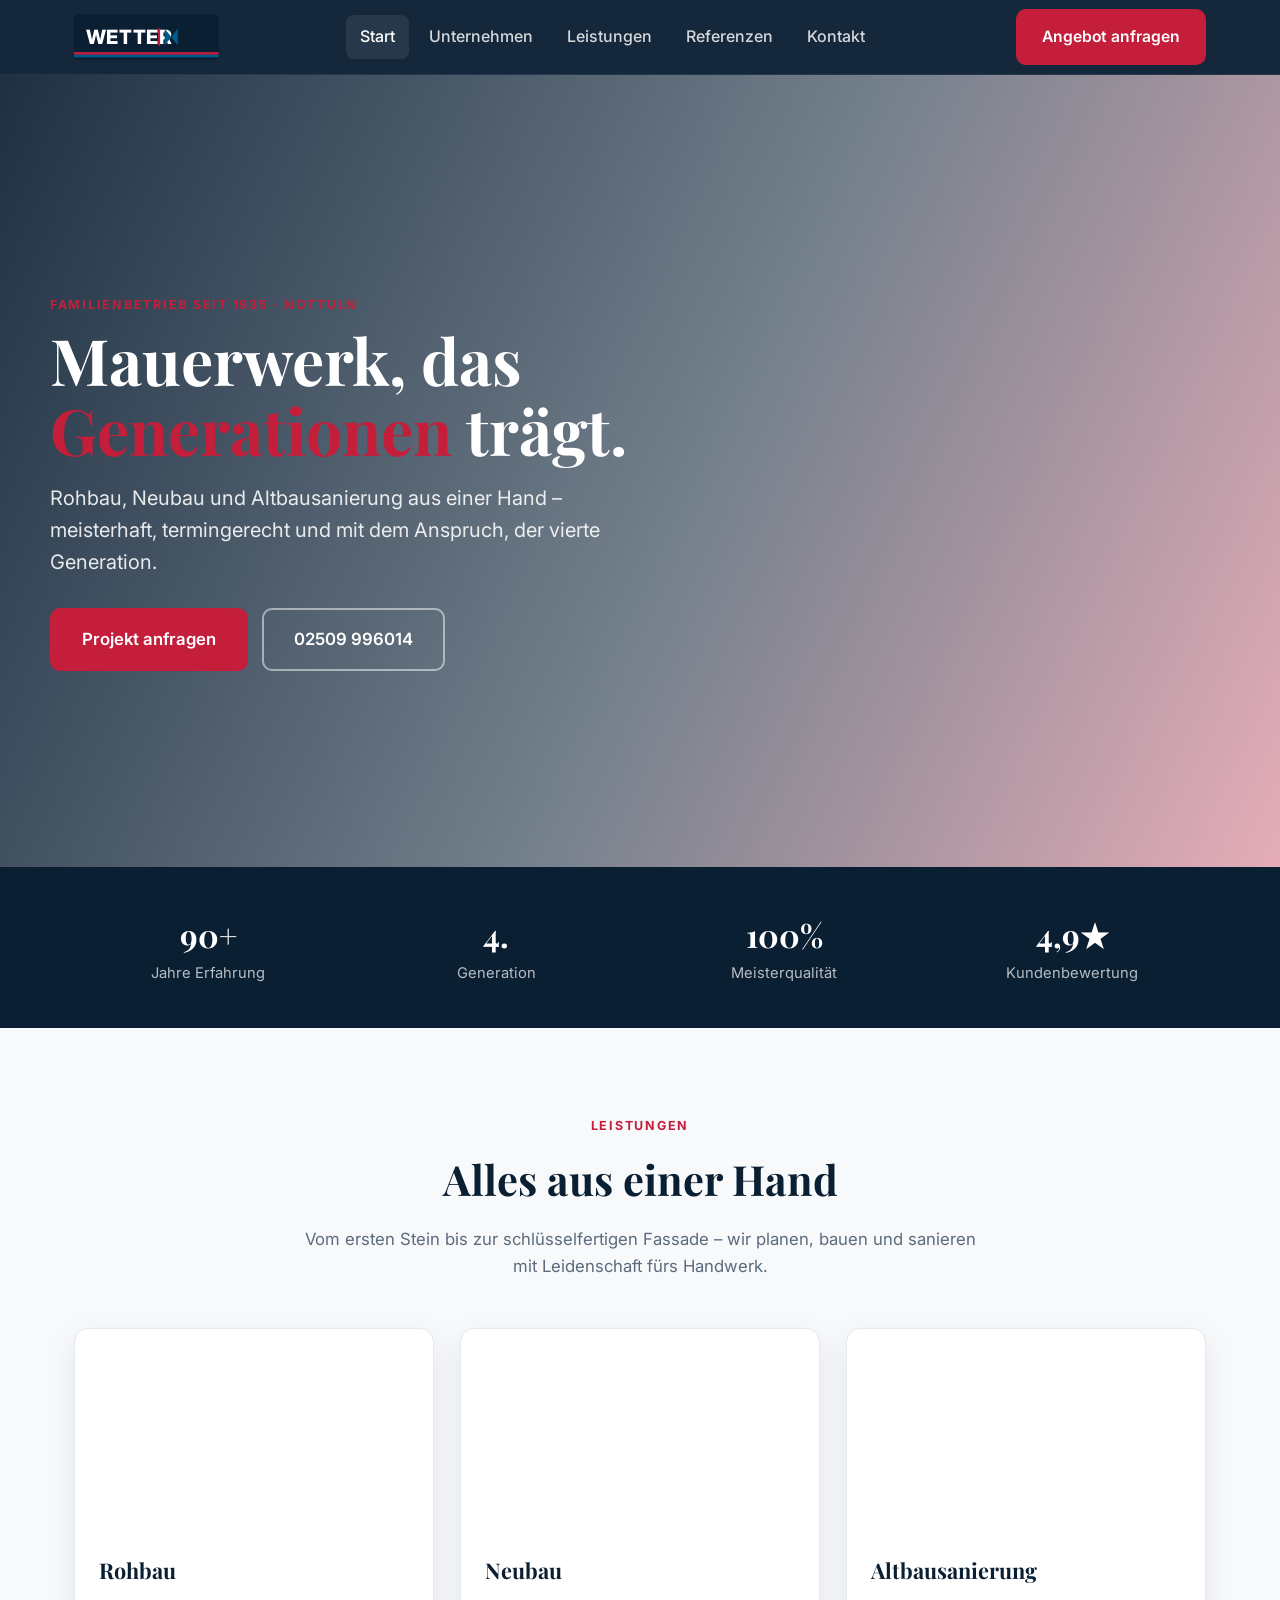
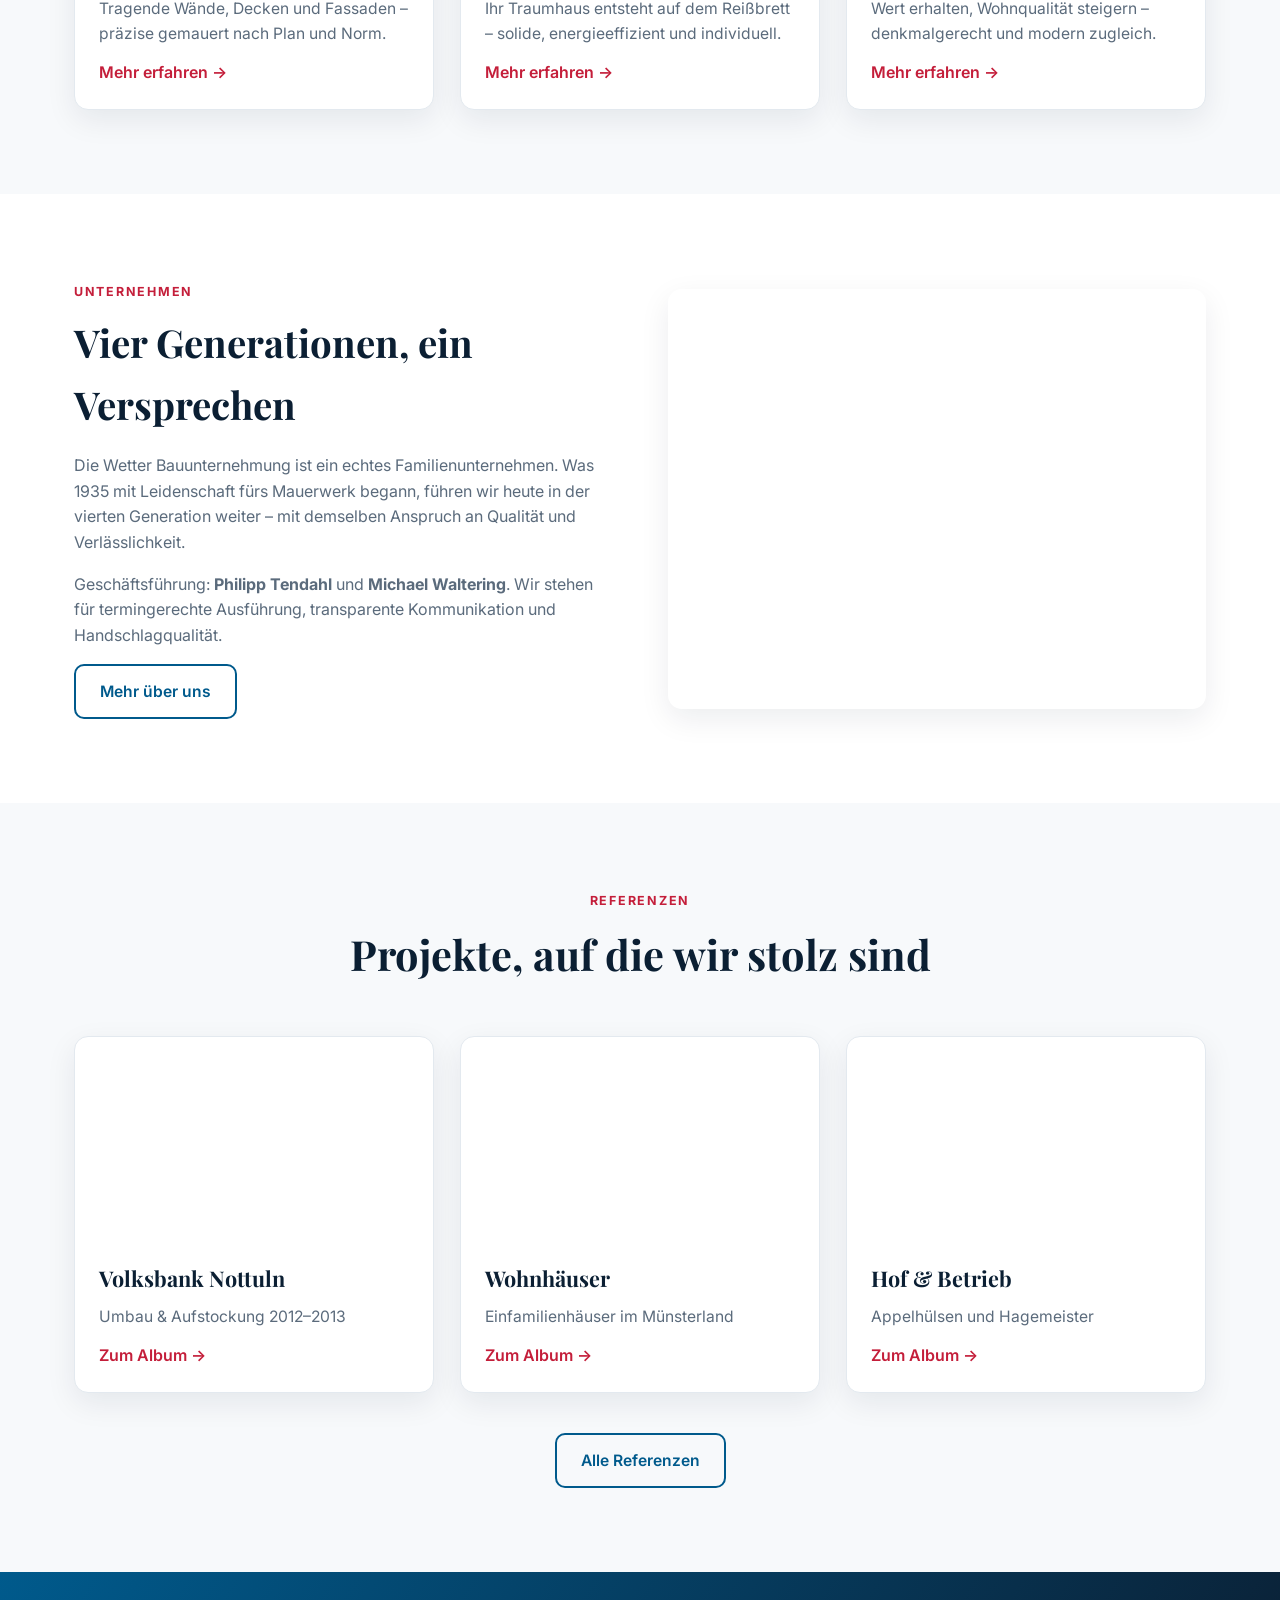
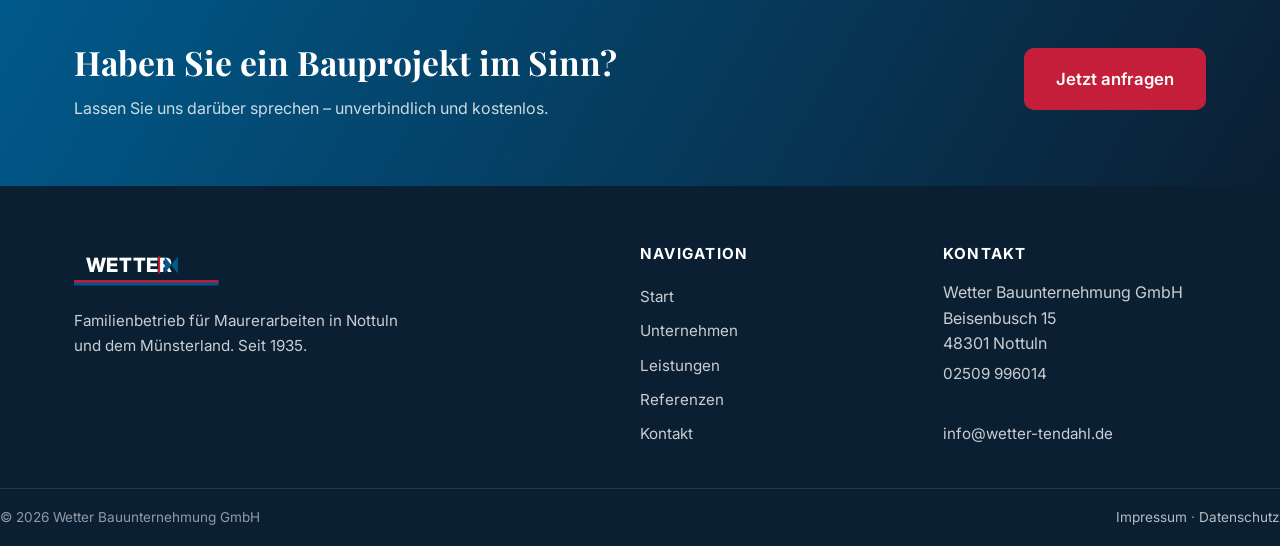
==== index.html @ 47508d9b "Initial commit: complete modern website for Wetter Bauunternehmung" ====
<!DOCTYPE html>
<html lang="de">
<head>
<meta charset="UTF-8">
<meta name="viewport" content="width=device-width, initial-scale=1.0">
<title>Wetter Bauunternehmung GmbH | Rohbau, Neubau & Altbausanierung in Nottuln</title>
<meta name="description" content="Wetter Bauunternehmung GmbH – Familienbetrieb seit 1935 in Nottuln. Meisterhafte Maurerarbeiten: Rohbau, Neubau, Altbausanierung. Jetzt unverbindlich anfragen.">
<meta name="keywords" content="Bauunternehmung Nottuln, Rohbau, Neubau, Altbausanierung, Maurerarbeiten Münsterland, Wetter Tendahl">
<link rel="canonical" href="https://wetter-bau-nottuln.netlify.app/">
<meta property="og:title" content="Wetter Bauunternehmung GmbH | Nottuln">
<meta property="og:description" content="Mauerwerk, das Generationen trägt. Familienbetrieb seit 1935.">
<meta property="og:type" content="website">
<meta property="og:locale" content="de_DE">
<link rel="preconnect" href="https://fonts.googleapis.com">
<link rel="preconnect" href="https://fonts.gstatic.com" crossorigin>
<link href="https://fonts.googleapis.com/css2?family=Inter:wght@400;500;600;700;800&family=Playfair+Display:wght@600;700&display=swap" rel="stylesheet">
<link rel="stylesheet" href="css/style.css">
</head>
<body>

<header class="site-header" id="header">
  <div class="container header-inner">
    <a href="index.html" class="brand" aria-label="Wetter Bauunternehmung Startseite">
      <svg class="brand-logo" viewBox="0 0 220 70" role="img" aria-label="Wetter Logo">
        <rect x="0" y="0" width="220" height="70" rx="6" fill="#0b1f33"/>
        <text x="18" y="46" font-family="Inter, Arial, sans-serif" font-size="30" font-weight="800" fill="#ffffff" letter-spacing="1">WETTER</text>
        <rect x="128" y="22" width="3" height="26" fill="#C41E3A"/>
        <path d="M138 22 L138 48 L158 22 L158 48 Z" fill="#005A8C"/>
        <rect x="0" y="58" width="220" height="4" fill="#C41E3A"/>
        <rect x="0" y="62" width="220" height="4" fill="#005A8C"/>
      </svg>
    </a>
    <nav class="nav-desktop" aria-label="Hauptnavigation">
      <a href="index.html" class="nav-link active">Start</a>
      <a href="unternehmen.html" class="nav-link">Unternehmen</a>
      <a href="leistungen.html" class="nav-link">Leistungen</a>
      <a href="referenzen.html" class="nav-link">Referenzen</a>
      <a href="kontakt.html" class="nav-link">Kontakt</a>
    </nav>
    <a href="kontakt.html" class="btn btn-primary header-cta">Angebot anfragen</a>
    <button class="nav-toggle" id="navToggle" aria-label="Menü öffnen" aria-expanded="false">
      <span></span><span></span><span></span>
    </button>
  </div>
  <div class="mobile-menu" id="mobileMenu">
    <a href="index.html">Start</a>
    <a href="unternehmen.html">Unternehmen</a>
    <a href="leistungen.html">Leistungen</a>
    <a href="referenzen.html">Referenzen</a>
    <a href="kontakt.html">Kontakt</a>
    <a href="tel:+492509996014" class="btn btn-primary">Jetzt anrufen</a>
  </div>
</header>

<main>
  <section class="hero">
    <div class="hero-bg" style="background-image:url('https://images.unsplash.com/photo-1503387762-592deb58ef4e?auto=format&fit=crop&w=1920&q=80')"></div>
    <div class="hero-overlay"></div>
    <div class="container hero-content">
      <span class="eyebrow">Familienbetrieb seit 1935 · Nottuln</span>
      <h1>Mauerwerk, das <em>Generationen</em> trägt.</h1>
      <p class="hero-sub">Rohbau, Neubau und Altbausanierung aus einer Hand – meisterhaft, termingerecht und mit dem Anspruch, der vierte Generation.</p>
      <div class="hero-actions">
        <a href="kontakt.html" class="btn btn-primary btn-lg">Projekt anfragen</a>
        <a href="tel:+492509996014" class="btn btn-ghost btn-lg">02509 996014</a>
      </div>
    </div>
  </section>

  <section class="section trust">
    <div class="container trust-grid">
      <div class="trust-item"><strong>90+</strong><span>Jahre Erfahrung</span></div>
      <div class="trust-item"><strong>4.</strong><span>Generation</span></div>
      <div class="trust-item"><strong>100%</strong><span>Meisterqualität</span></div>
      <div class="trust-item"><strong>4,9★</strong><span>Kundenbewertung</span></div>
    </div>
  </section>

  <section class="section">
    <div class="container">
      <div class="section-head">
        <span class="eyebrow">Leistungen</span>
        <h2>Alles aus einer Hand</h2>
        <p>Vom ersten Stein bis zur schlüsselfertigen Fassade – wir planen, bauen und sanieren mit Leidenschaft fürs Handwerk.</p>
      </div>
      <div class="cards-3">
        <article class="card">
          <div class="card-img" style="background-image:url('https://images.unsplash.com/photo-1581094794329-c8112a89af12?auto=format&fit=crop&w=800&q=80')"></div>
          <div class="card-body">
            <h3>Rohbau</h3>
            <p>Tragende Wände, Decken und Fassaden – präzise gemauert nach Plan und Norm.</p>
            <a href="leistungen.html#rohbau" class="text-link">Mehr erfahren →</a>
          </div>
        </article>
        <article class="card">
          <div class="card-img" style="background-image:url('https://images.unsplash.com/photo-1503387762-592deb58ef4e?auto=format&fit=crop&w=800&q=80')"></div>
          <div class="card-body">
            <h3>Neubau</h3>
            <p>Ihr Traumhaus entsteht auf dem Reißbrett – solide, energieeffizient und individuell.</p>
            <a href="leistungen.html#neubau" class="text-link">Mehr erfahren →</a>
          </div>
        </article>
        <article class="card">
          <div class="card-img" style="background-image:url('https://images.unsplash.com/photo-1486406146926-c627a92ad1ab?auto=format&fit=crop&w=800&q=80')"></div>
          <div class="card-body">
            <h3>Altbausanierung</h3>
            <p>Wert erhalten, Wohnqualität steigern – denkmalgerecht und modern zugleich.</p>
            <a href="leistungen.html#sanierung" class="text-link">Mehr erfahren →</a>
          </div>
        </article>
      </div>
    </div>
  </section>

  <section class="section section-alt">
    <div class="container split">
      <div class="split-text">
        <span class="eyebrow">Unternehmen</span>
        <h2>Vier Generationen, ein Versprechen</h2>
        <p>Die Wetter Bauunternehmung ist ein echtes Familienunternehmen. Was 1935 mit Leidenschaft fürs Mauerwerk begann, führen wir heute in der vierten Generation weiter – mit demselben Anspruch an Qualität und Verlässlichkeit.</p>
        <p>Geschäftsführung: <strong>Philipp Tendahl</strong> und <strong>Michael Waltering</strong>. Wir stehen für termingerechte Ausführung, transparente Kommunikation und Handschlagqualität.</p>
        <a href="unternehmen.html" class="btn btn-secondary">Mehr über uns</a>
      </div>
      <div class="split-media" style="background-image:url('https://images.unsplash.com/photo-1504307651254-35680f356dfd?auto=format&fit=crop&w=900&q=80')"></div>
    </div>
  </section>

  <section class="section">
    <div class="container">
      <div class="section-head">
        <span class="eyebrow">Referenzen</span>
        <h2>Projekte, auf die wir stolz sind</h2>
      </div>
      <div class="cards-3">
        <article class="card ref-card">
          <div class="card-img" style="background-image:url('https://images.unsplash.com/photo-1486406146926-c627a92ad1ab?auto=format&fit=crop&w=800&q=80')"></div>
          <div class="card-body"><h3>Volksbank Nottuln</h3><p>Umbau & Aufstockung 2012–2013</p><a href="referenzen.html#volksbank" class="text-link">Zum Album →</a></div>
        </article>
        <article class="card ref-card">
          <div class="card-img" style="background-image:url('https://images.unsplash.com/photo-1568605114967-8130f3a36994?auto=format&fit=crop&w=800&q=80')"></div>
          <div class="card-body"><h3>Wohnhäuser</h3><p>Einfamilienhäuser im Münsterland</p><a href="referenzen.html#wohnungsbau" class="text-link">Zum Album →</a></div>
        </article>
        <article class="card ref-card">
          <div class="card-img" style="background-image:url('https://images.unsplash.com/photo-1541888946425-d81bb19240f5?auto=format&fit=crop&w=800&q=80')"></div>
          <div class="card-body"><h3>Hof & Betrieb</h3><p>Appelhülsen und Hagemeister</p><a href="referenzen.html#hof" class="text-link">Zum Album →</a></div>
        </article>
      </div>
      <div class="center-cta"><a href="referenzen.html" class="btn btn-secondary">Alle Referenzen</a></div>
    </div>
  </section>

  <section class="cta-band">
    <div class="container cta-band-inner">
      <div>
        <h2>Haben Sie ein Bauprojekt im Sinn?</h2>
        <p>Lassen Sie uns darüber sprechen – unverbindlich und kostenlos.</p>
      </div>
      <a href="kontakt.html" class="btn btn-primary btn-lg">Jetzt anfragen</a>
    </div>
  </section>
</main>

<footer class="site-footer">
  <div class="container footer-grid">
    <div class="footer-brand">
      <svg class="brand-logo" viewBox="0 0 220 70" role="img" aria-label="Wetter Logo">
        <rect x="0" y="0" width="220" height="70" rx="6" fill="#0b1f33"/>
        <text x="18" y="46" font-family="Inter, Arial, sans-serif" font-size="30" font-weight="800" fill="#ffffff" letter-spacing="1">WETTER</text>
        <rect x="128" y="22" width="3" height="26" fill="#C41E3A"/>
        <path d="M138 22 L138 48 L158 22 L158 48 Z" fill="#005A8C"/>
        <rect x="0" y="58" width="220" height="4" fill="#C41E3A"/>
        <rect x="0" y="62" width="220" height="4" fill="#005A8C"/>
      </svg>
      <p>Familienbetrieb für Maurerarbeiten in Nottuln und dem Münsterland. Seit 1935.</p>
    </div>
    <div>
      <h4>Navigation</h4>
      <a href="index.html">Start</a><a href="unternehmen.html">Unternehmen</a><a href="leistungen.html">Leistungen</a><a href="referenzen.html">Referenzen</a><a href="kontakt.html">Kontakt</a>
    </div>
    <div>
      <h4>Kontakt</h4>
      <p>Wetter Bauunternehmung GmbH<br>Beisenbusch 15<br>48301 Nottuln</p>
      <p><a href="tel:+492509996014">02509 996014</a><br><a href="mailto:info@wetter-tendahl.de">info@wetter-tendahl.de</a></p>
    </div>
  </div>
  <div class="footer-bottom">
    <span>© 2026 Wetter Bauunternehmung GmbH</span>
    <span><a href="impressum.html">Impressum</a> · <a href="datenschutz.html">Datenschutz</a></span>
  </div>
</footer>

<div class="mobile-bar">
  <a href="tel:+492509996014" class="btn btn-primary">Anrufen</a>
  <a href="kontakt.html" class="btn btn-secondary">Angebot</a>
</div>

<script src="js/main.js"></script>
</body>
</html>
---- css/style.css ----
:root{
  --navy:#005A8C; --navy-dark:#0b1f33; --red:#C41E3A; --red-dark:#9e1830;
  --bg:#f7f9fb; --surface:#ffffff; --text:#1a2b3c; --muted:#5b6b7c;
  --border:#e3e9ef; --radius:14px; --shadow:0 10px 30px rgba(11,31,51,.08);
  --maxw:1180px;
}
*{box-sizing:border-box;margin:0;padding:0}
html{scroll-behavior:smooth}
body{font-family:'Inter',system-ui,-apple-system,Segoe UI,Roboto,sans-serif;color:var(--text);background:var(--bg);line-height:1.6;-webkit-font-smoothing:antialiased}
a{color:var(--navy);text-decoration:none}
img{max-width:100%;display:block}
.container{width:100%;max-width:var(--maxw);margin:0 auto;padding:0 24px}
.eyebrow{display:inline-block;font-size:.78rem;font-weight:700;letter-spacing:.14em;text-transform:uppercase;color:var(--red);margin-bottom:10px}
.section{padding:84px 0}
.section-alt{background:var(--surface)}
.section-head{max-width:680px;margin:0 auto 48px;text-align:center}
.section-head h2{font-family:'Playfair Display',Georgia,serif;font-size:clamp(1.8rem,4vw,2.6rem);color:var(--navy-dark);margin-bottom:14px}
.section-head p{color:var(--muted);font-size:1.05rem}
.center-cta{text-align:center;margin-top:40px}

/* Buttons */
.btn{display:inline-flex;align-items:center;justify-content:center;gap:8px;font-weight:600;font-size:.98rem;padding:13px 24px;border-radius:10px;border:2px solid transparent;cursor:pointer;transition:.2s ease;text-align:center}
.btn-primary{background:var(--red);color:#fff;border-color:var(--red)}
.btn-primary:hover{background:var(--red-dark);border-color:var(--red-dark);transform:translateY(-1px)}
.btn-secondary{background:transparent;color:var(--navy);border-color:var(--navy)}
.btn-secondary:hover{background:var(--navy);color:#fff}
.btn-ghost{background:transparent;color:#fff;border-color:rgba(255,255,255,.5)}
.btn-ghost:hover{background:rgba(255,255,255,.12);border-color:#fff}
.btn-lg{padding:16px 30px;font-size:1.05rem}
.text-link{font-weight:600;color:var(--red)}
.text-link:hover{text-decoration:underline}

/* Header */
.site-header{position:sticky;top:0;z-index:100;background:rgba(11,31,51,.96);backdrop-filter:blur(10px);border-bottom:1px solid rgba(255,255,255,.08)}
.header-inner{display:flex;align-items:center;justify-content:space-between;height:74px}
.brand{display:flex;align-items:center}
.brand-logo{height:46px;width:auto}
.nav-desktop{display:flex;gap:6px}
.nav-link{color:rgba(255,255,255,.82);font-weight:500;padding:9px 14px;border-radius:8px;transition:.15s}
.nav-link:hover,.nav-link.active{color:#fff;background:rgba(255,255,255,.08)}
.header-cta{margin-left:10px}
.nav-toggle{display:none;flex-direction:column;gap:5px;background:none;border:0;cursor:pointer;padding:8px}
.nav-toggle span{width:24px;height:2px;background:#fff;border-radius:2px;transition:.2s}
.nav-toggle.open span:nth-child(1){transform:translateY(7px) rotate(45deg)}
.nav-toggle.open span:nth-child(2){opacity:0}
.nav-toggle.open span:nth-child(3){transform:translateY(-7px) rotate(-45deg)}
.mobile-menu{display:none;flex-direction:column;background:var(--navy-dark);padding:18px 24px 26px;gap:4px;border-top:1px solid rgba(255,255,255,.08)}
.mobile-menu a{color:#fff;padding:13px 6px;font-weight:500;border-bottom:1px solid rgba(255,255,255,.06)}
.mobile-menu .btn{margin-top:14px}

/* Hero */
.hero{position:relative;min-height:88vh;display:flex;align-items:center;color:#fff;overflow:hidden}
.hero-bg{position:absolute;inset:0;background-size:cover;background-position:center;transform:scale(1.04)}
.hero-overlay{position:absolute;inset:0;background:linear-gradient(115deg,rgba(11,31,51,.92) 0%,rgba(11,31,51,.55) 55%,rgba(196,30,58,.35) 100%)}
.hero-content{position:relative;z-index:2;padding:80px 0 60px}
.hero h1{font-family:'Playfair Display',Georgia,serif;font-size:clamp(2.2rem,6vw,4rem);line-height:1.08;max-width:820px;margin-bottom:18px}
.hero h1 em{color:var(--red);font-style:normal}
.hero-sub{font-size:clamp(1rem,2.4vw,1.25rem);max-width:620px;color:rgba(255,255,255,.88);margin-bottom:30px}
.hero-actions{display:flex;gap:14px;flex-wrap:wrap}

/* Trust */
.trust{background:var(--navy-dark);color:#fff;padding:42px 0}
.trust-grid{display:grid;grid-template-columns:repeat(4,1fr);gap:20px;text-align:center}
.trust-item strong{display:block;font-family:'Playfair Display',serif;font-size:2rem;color:#fff}
.trust-item span{color:rgba(255,255,255,.7);font-size:.92rem}

/* Cards */
.cards-3{display:grid;grid-template-columns:repeat(3,1fr);gap:26px}
.card{background:var(--surface);border-radius:var(--radius);overflow:hidden;box-shadow:var(--shadow);transition:.25s;border:1px solid var(--border)}
.card:hover{transform:translateY(-6px);box-shadow:0 18px 40px rgba(11,31,51,.14)}
.card-img{height:200px;background-size:cover;background-position:center}
.card-body{padding:24px}
.card-body h3{font-family:'Playfair Display',serif;font-size:1.35rem;color:var(--navy-dark);margin-bottom:8px}
.card-body p{color:var(--muted);font-size:.98rem;margin-bottom:14px}

/* Split */
.split{display:grid;grid-template-columns:1fr 1fr;gap:56px;align-items:center}
.split-text h2{font-family:'Playfair Display',serif;font-size:clamp(1.7rem,3.5vw,2.4rem);color:var(--navy-dark);margin-bottom:18px}
.split-text p{color:var(--muted);margin-bottom:16px}
.split-media{height:420px;border-radius:var(--radius);background-size:cover;background-position:center;box-shadow:var(--shadow)}

/* CTA band */
.cta-band{background:linear-gradient(120deg,var(--navy) 0%,var(--navy-dark) 100%);color:#fff;padding:64px 0}
.cta-band-inner{display:flex;align-items:center;justify-content:space-between;gap:30px;flex-wrap:wrap}
.cta-band h2{font-family:'Playfair Display',serif;font-size:clamp(1.5rem,3vw,2.1rem);margin-bottom:6px}
.cta-band p{color:rgba(255,255,255,.8)}

/* Footer */
.site-footer{background:var(--navy-dark);color:rgba(255,255,255,.78);padding:56px 0 0}
.footer-grid{display:grid;grid-template-columns:2fr 1fr 1fr;gap:40px;padding-bottom:36px}
.footer-brand p{margin-top:14px;max-width:340px;font-size:.95rem}
.footer-grid h4{color:#fff;font-size:.95rem;margin-bottom:14px;text-transform:uppercase;letter-spacing:.08em}
.footer-grid a{display:block;color:rgba(255,255,255,.78);padding:5px 0;font-size:.95rem}
.footer-grid a:hover{color:#fff}
.footer-bottom{border-top:1px solid rgba(255,255,255,.1);padding:18px 0;display:flex;justify-content:space-between;gap:14px;flex-wrap:wrap;font-size:.85rem;color:rgba(255,255,255,.55)}
.footer-bottom a{color:rgba(255,255,255,.7)}

/* Mobile bar */
.mobile-bar{display:none;position:fixed;bottom:0;left:0;right:0;z-index:90;background:#fff;border-top:1px solid var(--border);padding:12px 16px;gap:12px;box-shadow:0 -6px 20px rgba(0,0,0,.08)}
.mobile-bar .btn{flex:1}

/* Page hero (subpages) */
.page-hero{background:linear-gradient(120deg,var(--navy-dark),var(--navy));color:#fff;padding:70px 0 56px}
.page-hero h1{font-family:'Playfair Display',serif;font-size:clamp(2rem,5vw,3rem);margin-bottom:10px}
.page-hero p{color:rgba(255,255,255,.82);max-width:640px}
.breadcrumb{font-size:.85rem;color:rgba(255,255,255,.6);margin-bottom:14px}
.breadcrumb a{color:rgba(255,255,255,.8)}

/* Content blocks */
.content-block{max-width:760px;margin:0 auto}
.content-block h2{font-family:'Playfair Display',serif;color:var(--navy-dark);font-size:1.7rem;margin:34px 0 12px}
.content-block p{color:var(--muted);margin-bottom:14px}
.content-block ul{margin:0 0 18px 20px;color:var(--muted)}
.content-block li{margin-bottom:6px}
.team-grid{display:grid;grid-template-columns:repeat(2,1fr);gap:26px;margin-top:30px}
.team-card{background:var(--surface);border:1px solid var(--border);border-radius:var(--radius);padding:28px;box-shadow:var(--shadow)}
.team-card h3{color:var(--navy-dark);font-family:'Playfair Display',serif;font-size:1.3rem}
.team-card span{color:var(--red);font-weight:600;font-size:.9rem}
.team-card p{color:var(--muted);margin-top:10px;font-size:.95rem}

/* Gallery / album */
.gallery{display:grid;grid-template-columns:repeat(3,1fr);gap:16px;margin-top:30px}
.gallery a{display:block;border-radius:10px;overflow:hidden;aspect-ratio:4/3;background-size:cover;background-position:center;transition:.2s}
.gallery a:hover{transform:scale(1.03)}
.filter-bar{display:flex;gap:10px;flex-wrap:wrap;margin-bottom:24px}
.filter-btn{padding:9px 18px;border-radius:30px;border:1px solid var(--border);background:#fff;font-weight:600;font-size:.9rem;cursor:pointer;color:var(--muted);transition:.15s}
.filter-btn.active,.filter-btn:hover{background:var(--navy);color:#fff;border-color:var(--navy)}

/* Contact */
.contact-grid{display:grid;grid-template-columns:1fr 1fr;gap:40px;align-items:start}
.contact-info p{color:var(--muted);margin-bottom:14px}
.contact-info a{font-weight:600}
.form-group{margin-bottom:18px}
.form-group label{display:block;font-weight:600;font-size:.9rem;margin-bottom:6px;color:var(--navy-dark)}
.form-group input,.form-group textarea,.form-group select{width:100%;padding:13px 14px;border:1px solid var(--border);border-radius:10px;font-family:inherit;font-size:1rem;background:#fff;transition:.15s}
.form-group input:focus,.form-group textarea:focus{outline:none;border-color:var(--navy);box-shadow:0 0 0 3px rgba(0,90,140,.12)}
.form-note{font-size:.82rem;color:var(--muted);margin-top:10px}
.map-embed{border-radius:var(--radius);overflow:hidden;border:1px solid var(--border);height:320px;margin-top:24px}
.map-embed iframe{width:100%;height:100%;border:0}

/* Legal */
.legal{max-width:820px;margin:0 auto;color:var(--muted)}
.legal h2{color:var(--navy-dark);font-size:1.2rem;margin:26px 0 8px}
.legal p,.legal li{font-size:.95rem;margin-bottom:8px}

/* Responsive */
@media(max-width:900px){
  .nav-desktop,.header-cta{display:none}
  .nav-toggle{display:flex}
  .mobile-menu.open{display:flex}
  .cards-3,.gallery,.team-grid,.contact-grid,.split,.footer-grid,.trust-grid{grid-template-columns:1fr}
  .trust-grid{grid-template-columns:repeat(2,1fr)}
  .split-media{height:280px}
  .section{padding:60px 0}
  .mobile-bar{display:flex}
  body{padding-bottom:70px}
}
@media(max-width:560px){
  .hero{min-height:78vh}
  .hero-actions .btn{width:100%}
}
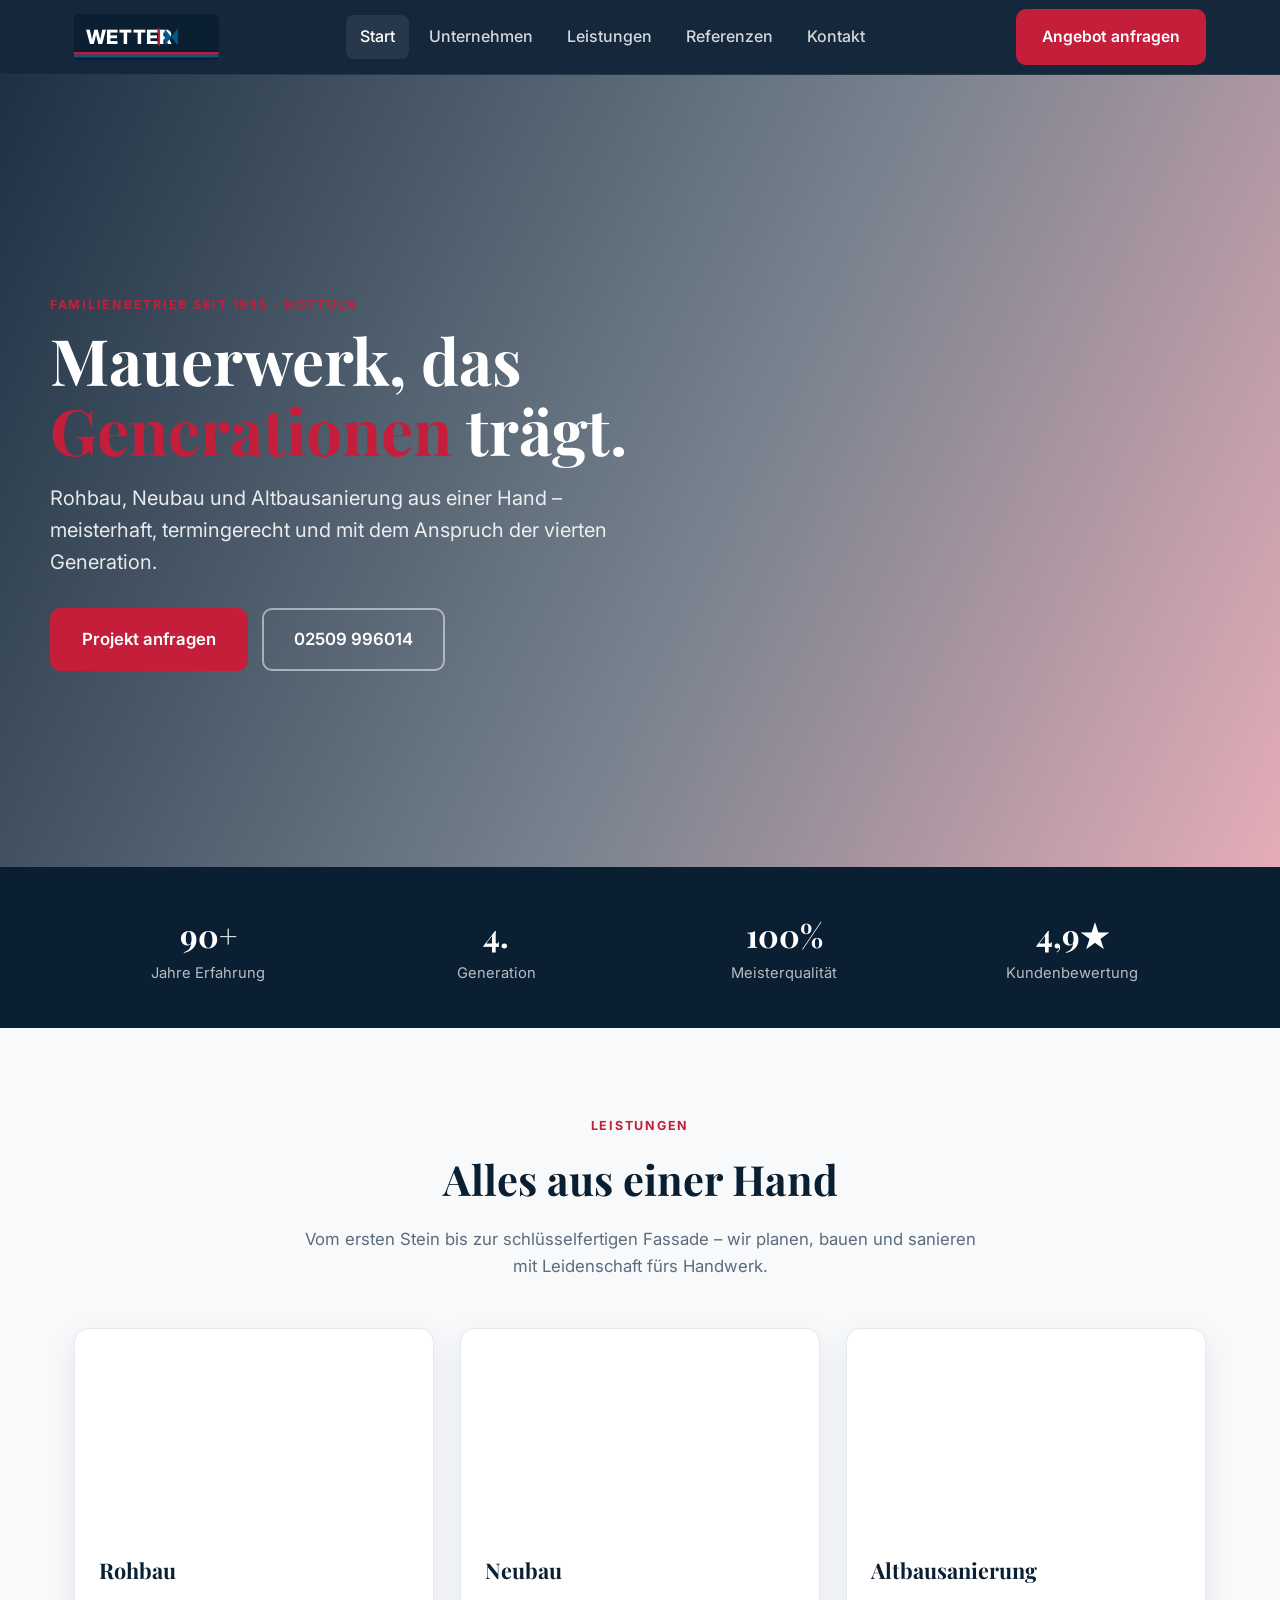
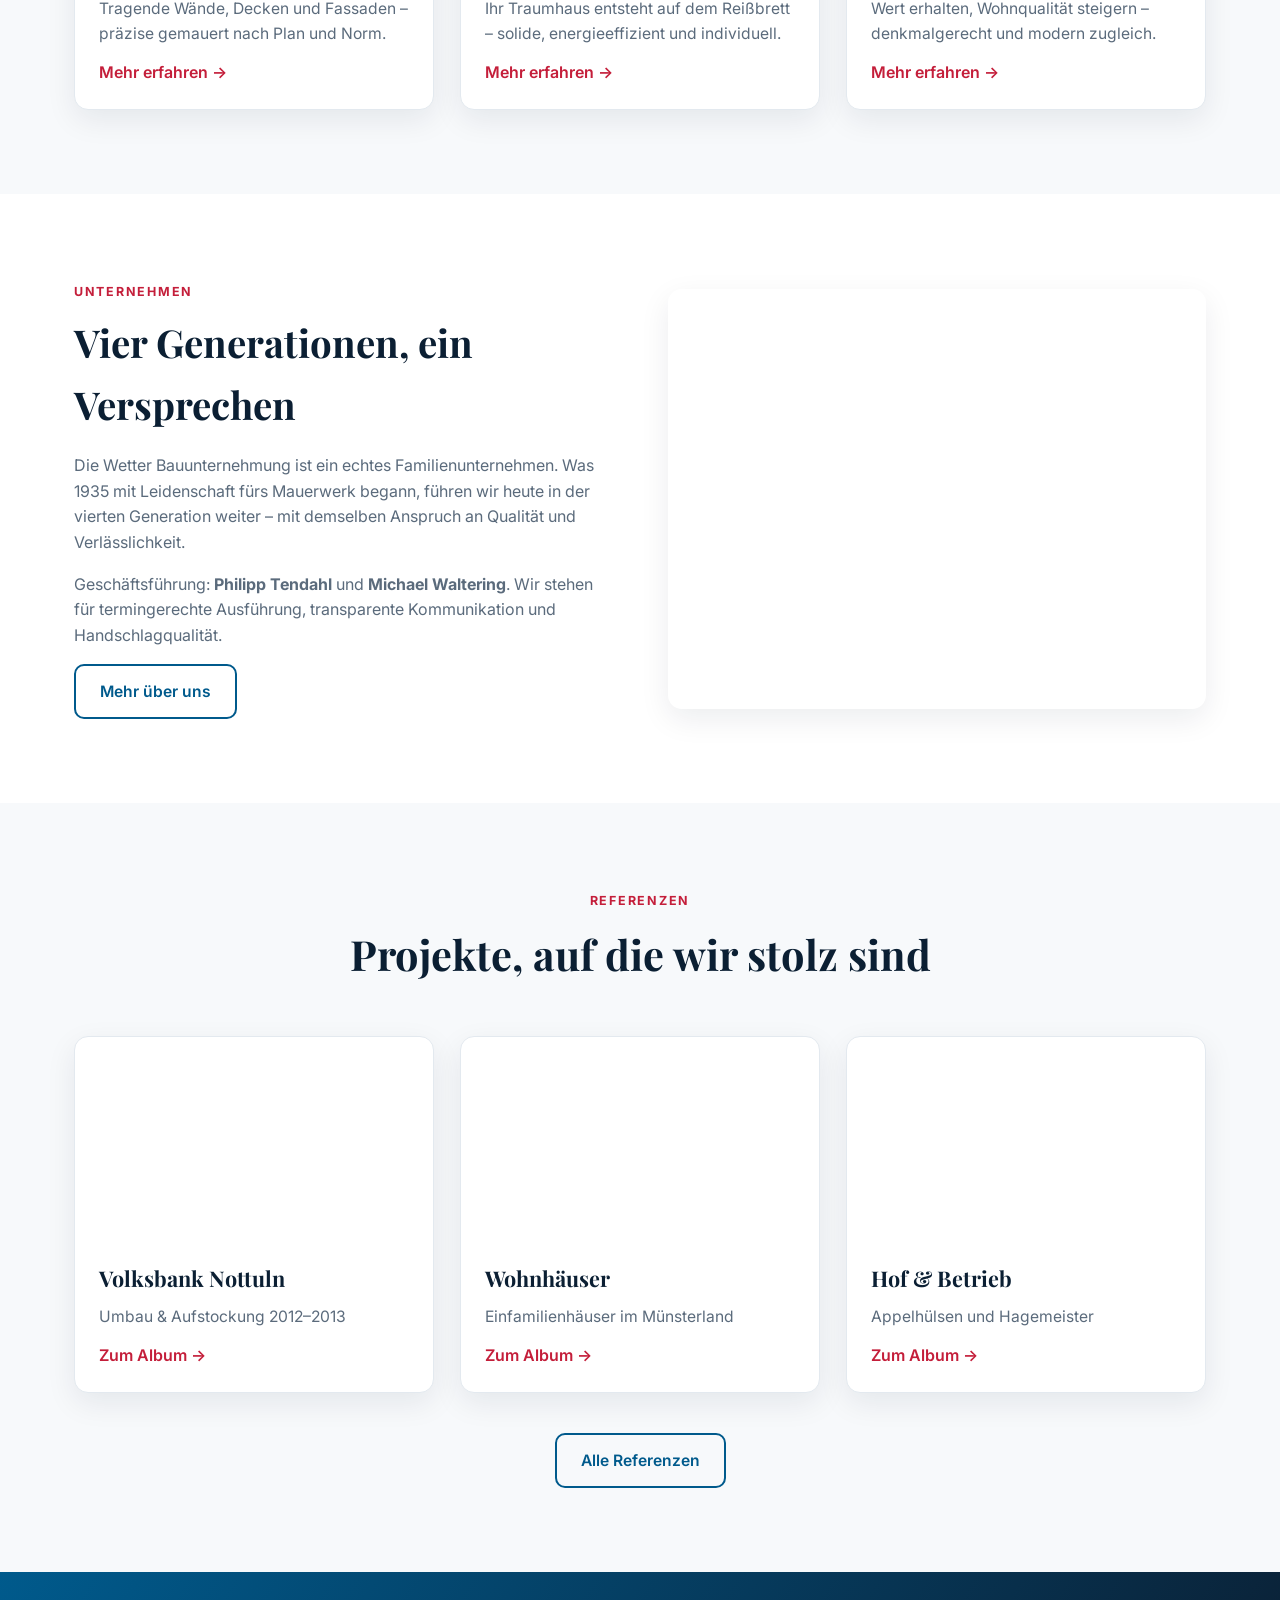
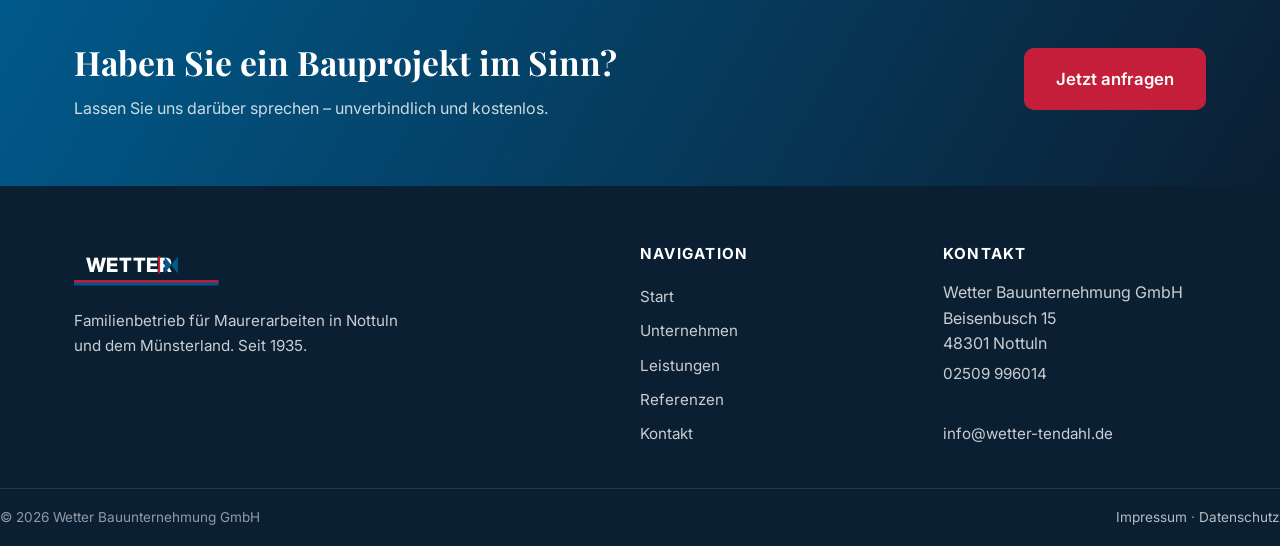
==== commit 7c3fc866: "Vollständige Website: 5 Seiten, Logo oben rechts, Volksbank-Album, Navy/Rot-Design" ====
--- a/index.html
+++ b/index.html
@@ -59,7 +59,7 @@
     <div class="container hero-content">
       <span class="eyebrow">Familienbetrieb seit 1935 · Nottuln</span>
       <h1>Mauerwerk, das <em>Generationen</em> trägt.</h1>
-      <p class="hero-sub">Rohbau, Neubau und Altbausanierung aus einer Hand – meisterhaft, termingerecht und mit dem Anspruch, der vierte Generation.</p>
+      <p class="hero-sub">Rohbau, Neubau und Altbausanierung aus einer Hand – meisterhaft, termingerecht und mit dem Anspruch der vierten Generation.</p>
       <div class="hero-actions">
         <a href="kontakt.html" class="btn btn-primary btn-lg">Projekt anfragen</a>
         <a href="tel:+492509996014" class="btn btn-ghost btn-lg">02509 996014</a>
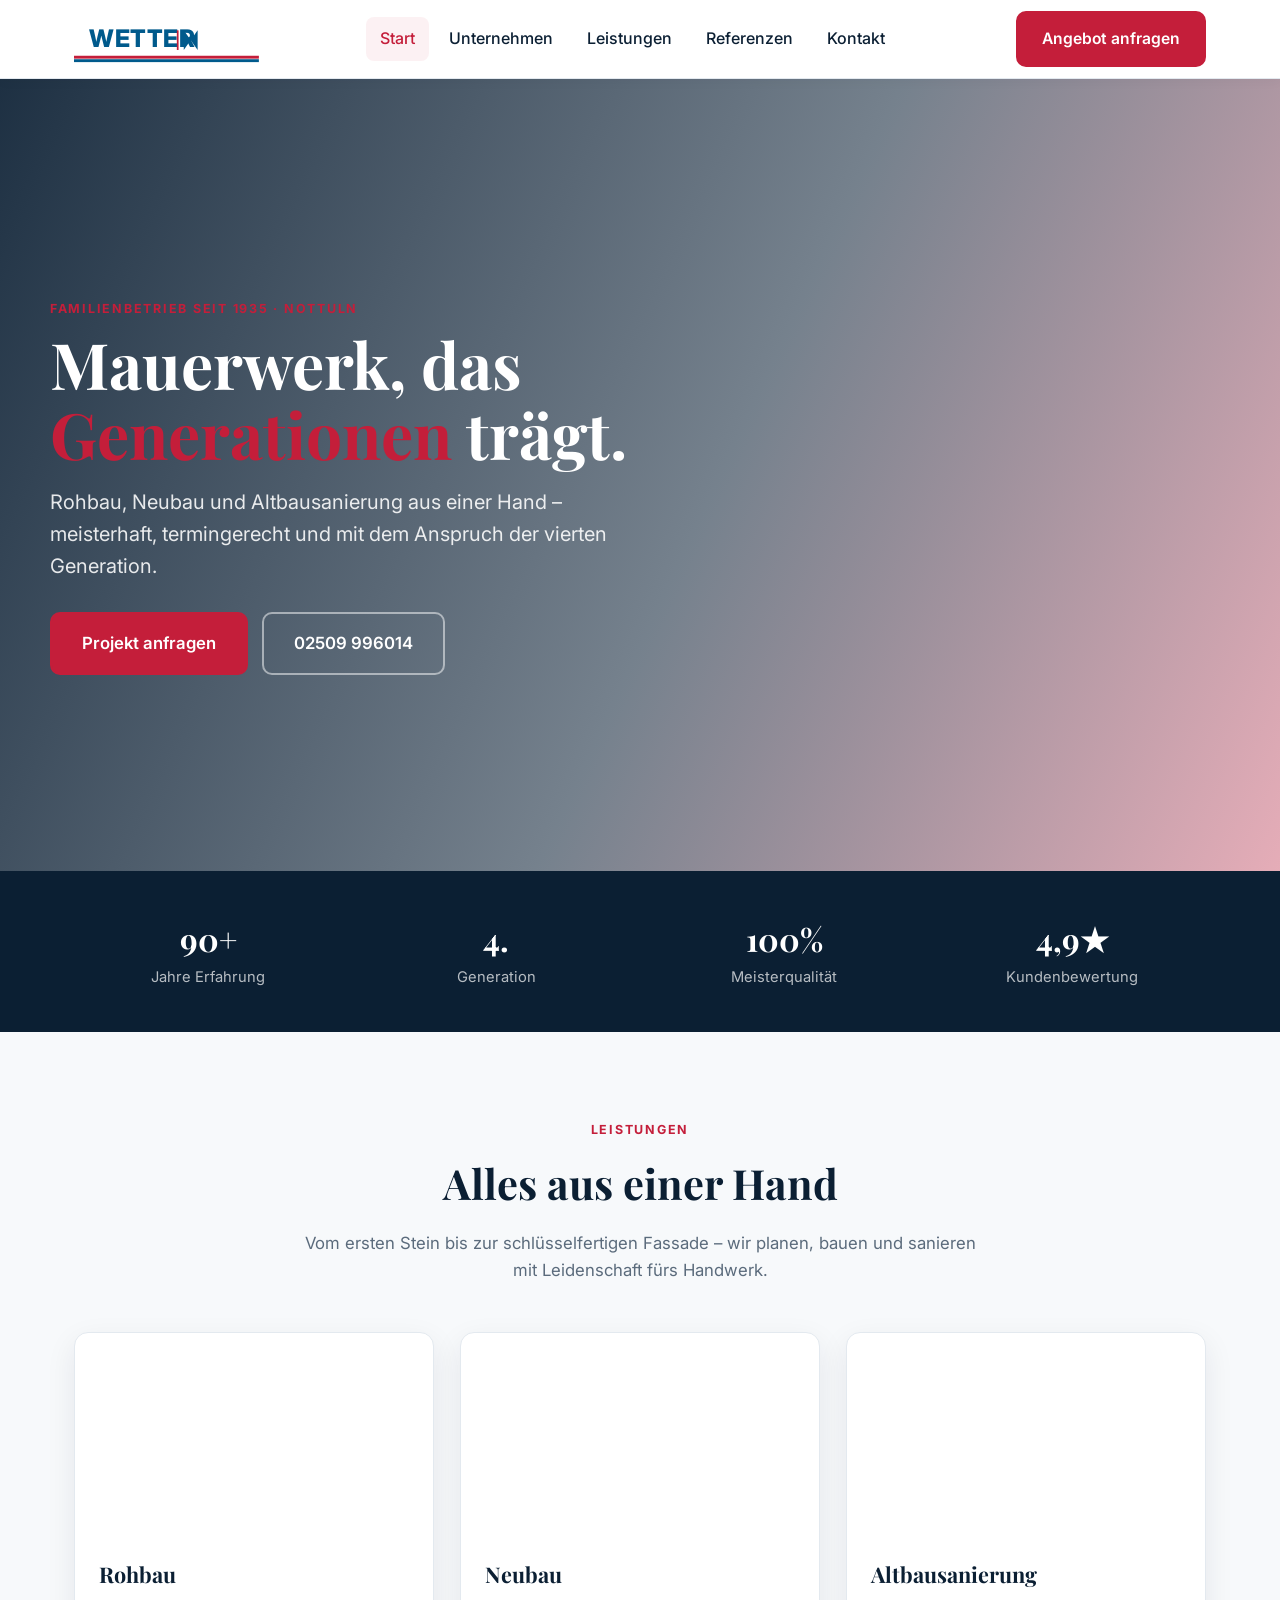
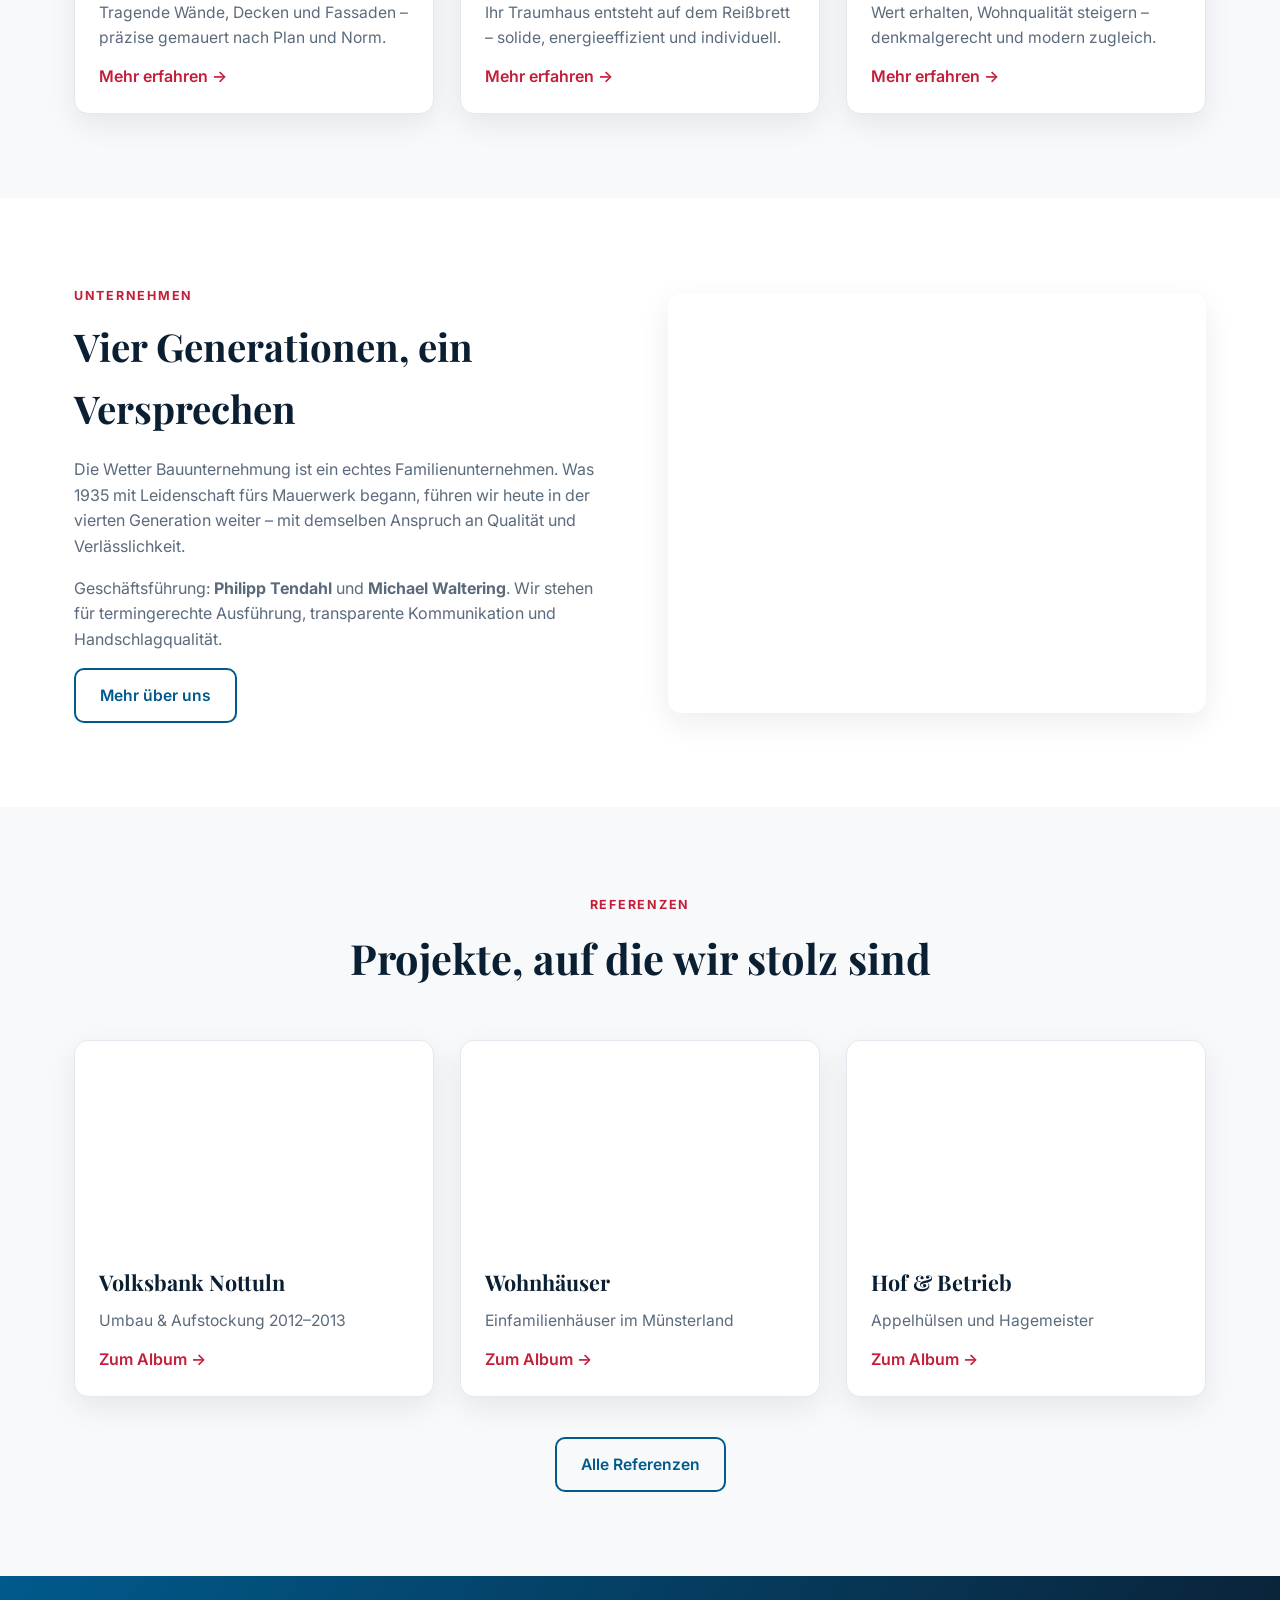
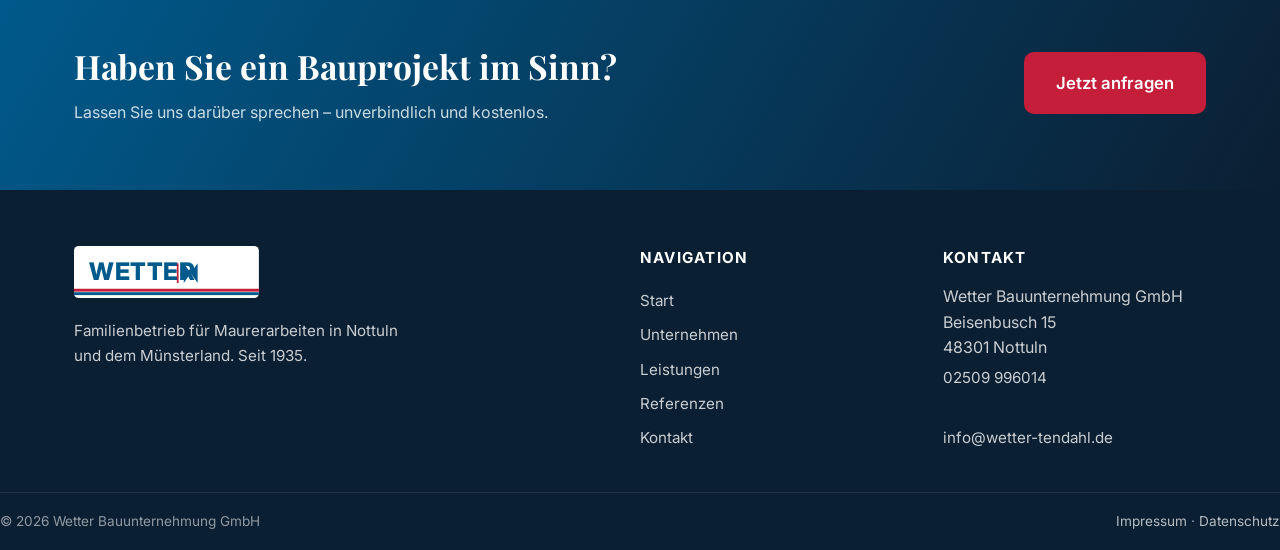
==== commit 7ed64231: "Vollständige Website: alle Unterseiten, echtes Logo, Volksbank-Album, Netlify-Config" ====
--- a/index.html
+++ b/index.html
@@ -21,13 +21,13 @@
 <header class="site-header" id="header">
   <div class="container header-inner">
     <a href="index.html" class="brand" aria-label="Wetter Bauunternehmung Startseite">
-      <svg class="brand-logo" viewBox="0 0 220 70" role="img" aria-label="Wetter Logo">
-        <rect x="0" y="0" width="220" height="70" rx="6" fill="#0b1f33"/>
-        <text x="18" y="46" font-family="Inter, Arial, sans-serif" font-size="30" font-weight="800" fill="#ffffff" letter-spacing="1">WETTER</text>
-        <rect x="128" y="22" width="3" height="26" fill="#C41E3A"/>
-        <path d="M138 22 L138 48 L158 22 L158 48 Z" fill="#005A8C"/>
-        <rect x="0" y="58" width="220" height="4" fill="#C41E3A"/>
-        <rect x="0" y="62" width="220" height="4" fill="#005A8C"/>
+      <svg class="brand-logo" viewBox="0 0 320 90" role="img" aria-label="Wetter Logo">
+        <rect x="0" y="0" width="320" height="90" rx="8" fill="#ffffff"/>
+        <text x="26" y="58" font-family="Inter, Arial, sans-serif" font-size="42" font-weight="800" fill="#005A8C" letter-spacing="1">WETTER</text>
+        <rect x="178" y="30" width="3" height="34" fill="#C41E3A"/>
+        <path d="M190 30 L190 64 L214 30 L214 64 Z" fill="#005A8C"/>
+        <rect x="0" y="74" width="320" height="5" fill="#C41E3A"/>
+        <rect x="0" y="80" width="320" height="5" fill="#005A8C"/>
       </svg>
     </a>
     <nav class="nav-desktop" aria-label="Hauptnavigation">
@@ -163,13 +163,13 @@
 <footer class="site-footer">
   <div class="container footer-grid">
     <div class="footer-brand">
-      <svg class="brand-logo" viewBox="0 0 220 70" role="img" aria-label="Wetter Logo">
-        <rect x="0" y="0" width="220" height="70" rx="6" fill="#0b1f33"/>
-        <text x="18" y="46" font-family="Inter, Arial, sans-serif" font-size="30" font-weight="800" fill="#ffffff" letter-spacing="1">WETTER</text>
-        <rect x="128" y="22" width="3" height="26" fill="#C41E3A"/>
-        <path d="M138 22 L138 48 L158 22 L158 48 Z" fill="#005A8C"/>
-        <rect x="0" y="58" width="220" height="4" fill="#C41E3A"/>
-        <rect x="0" y="62" width="220" height="4" fill="#005A8C"/>
+      <svg class="brand-logo" viewBox="0 0 320 90" role="img" aria-label="Wetter Logo">
+        <rect x="0" y="0" width="320" height="90" rx="8" fill="#ffffff"/>
+        <text x="26" y="58" font-family="Inter, Arial, sans-serif" font-size="42" font-weight="800" fill="#005A8C" letter-spacing="1">WETTER</text>
+        <rect x="178" y="30" width="3" height="34" fill="#C41E3A"/>
+        <path d="M190 30 L190 64 L214 30 L214 64 Z" fill="#005A8C"/>
+        <rect x="0" y="74" width="320" height="5" fill="#C41E3A"/>
+        <rect x="0" y="80" width="320" height="5" fill="#005A8C"/>
       </svg>
       <p>Familienbetrieb für Maurerarbeiten in Nottuln und dem Münsterland. Seit 1935.</p>
     </div>
--- a/css/style.css
+++ b/css/style.css
@@ -31,16 +31,16 @@
 .text-link:hover{text-decoration:underline}
 
 /* Header */
-.site-header{position:sticky;top:0;z-index:100;background:rgba(11,31,51,.96);backdrop-filter:blur(10px);border-bottom:1px solid rgba(255,255,255,.08)}
-.header-inner{display:flex;align-items:center;justify-content:space-between;height:74px}
+.site-header{position:sticky;top:0;z-index:100;background:rgba(255,255,255,.97);backdrop-filter:blur(10px);border-bottom:1px solid var(--border);box-shadow:0 2px 12px rgba(11,31,51,.04)}
+.header-inner{display:flex;align-items:center;justify-content:space-between;height:78px}
 .brand{display:flex;align-items:center}
-.brand-logo{height:46px;width:auto}
+.brand-logo{height:52px;width:auto}
 .nav-desktop{display:flex;gap:6px}
-.nav-link{color:rgba(255,255,255,.82);font-weight:500;padding:9px 14px;border-radius:8px;transition:.15s}
-.nav-link:hover,.nav-link.active{color:#fff;background:rgba(255,255,255,.08)}
+.nav-link{color:var(--navy-dark);font-weight:500;padding:9px 14px;border-radius:8px;transition:.15s}
+.nav-link:hover,.nav-link.active{color:var(--red);background:rgba(196,30,58,.06)}
 .header-cta{margin-left:10px}
 .nav-toggle{display:none;flex-direction:column;gap:5px;background:none;border:0;cursor:pointer;padding:8px}
-.nav-toggle span{width:24px;height:2px;background:#fff;border-radius:2px;transition:.2s}
+.nav-toggle span{width:24px;height:2px;background:var(--navy-dark);border-radius:2px;transition:.2s}
 .nav-toggle.open span:nth-child(1){transform:translateY(7px) rotate(45deg)}
 .nav-toggle.open span:nth-child(2){opacity:0}
 .nav-toggle.open span:nth-child(3){transform:translateY(-7px) rotate(-45deg)}
